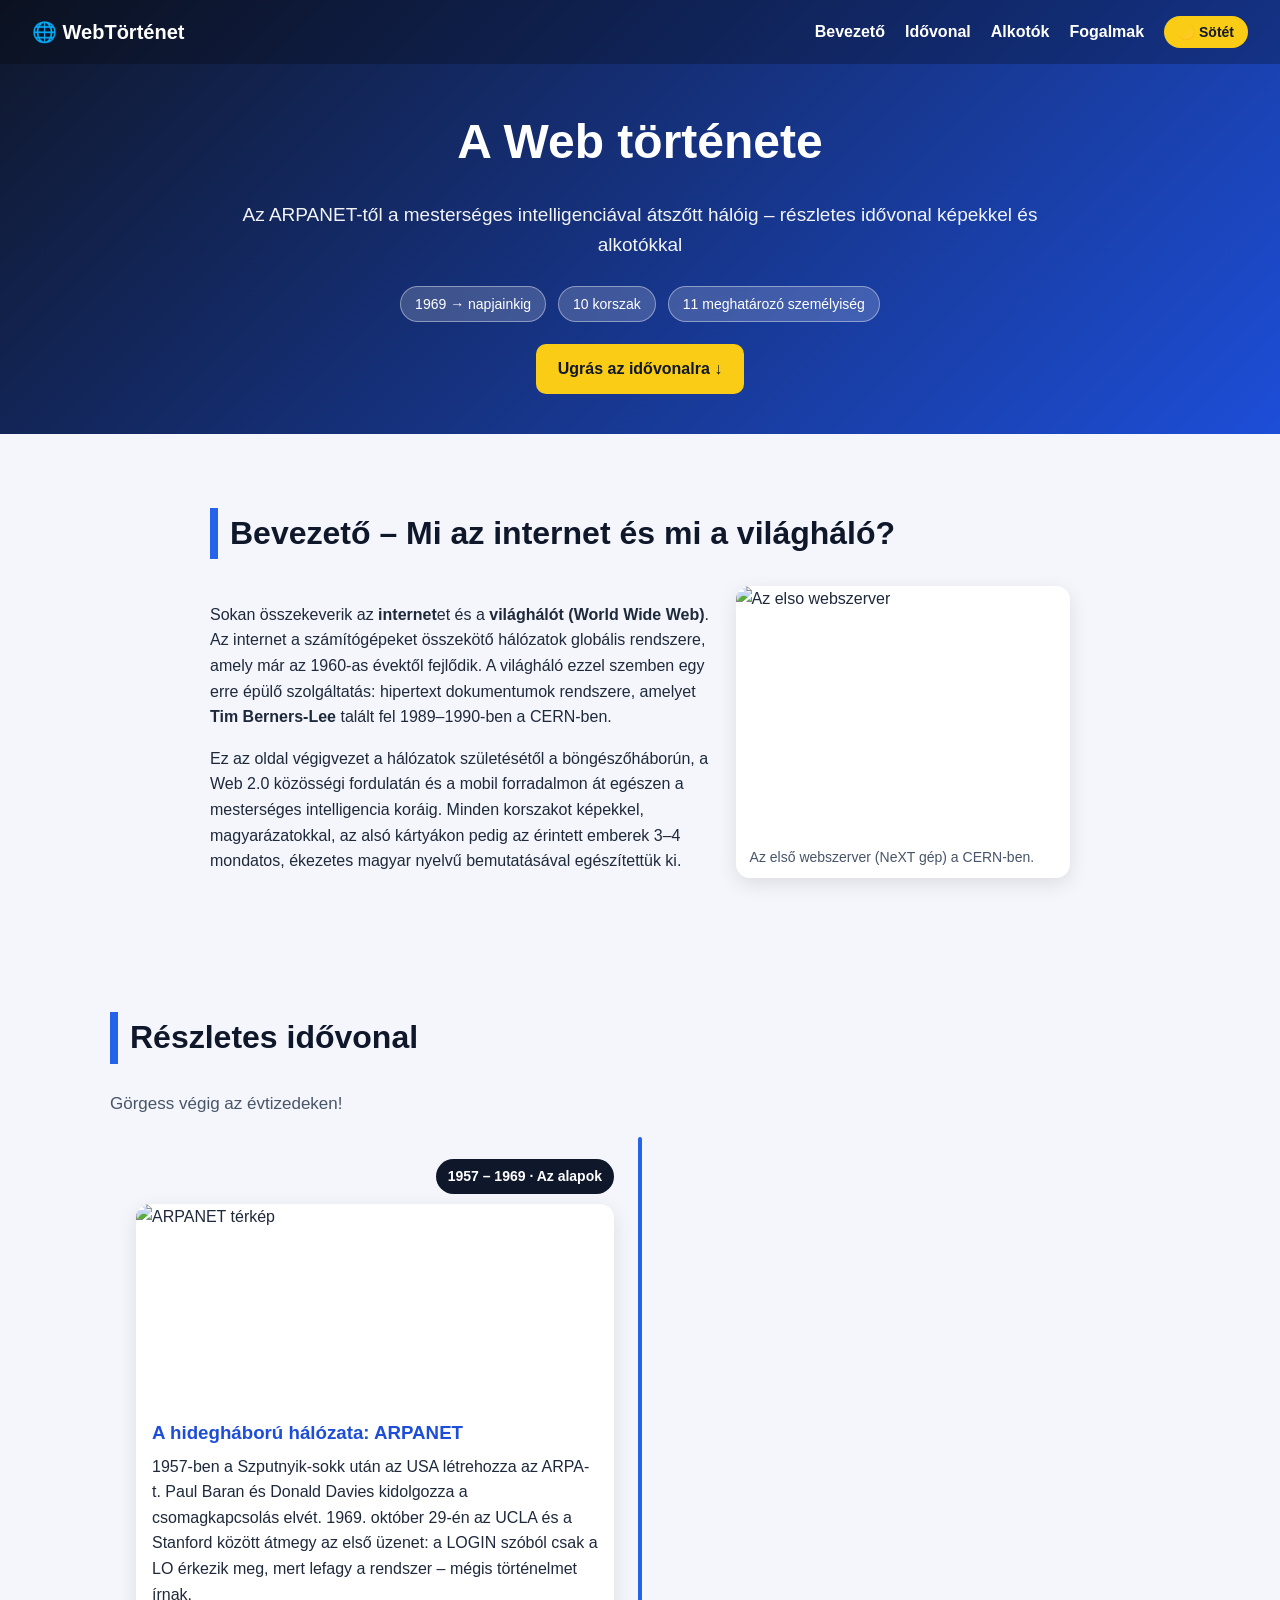
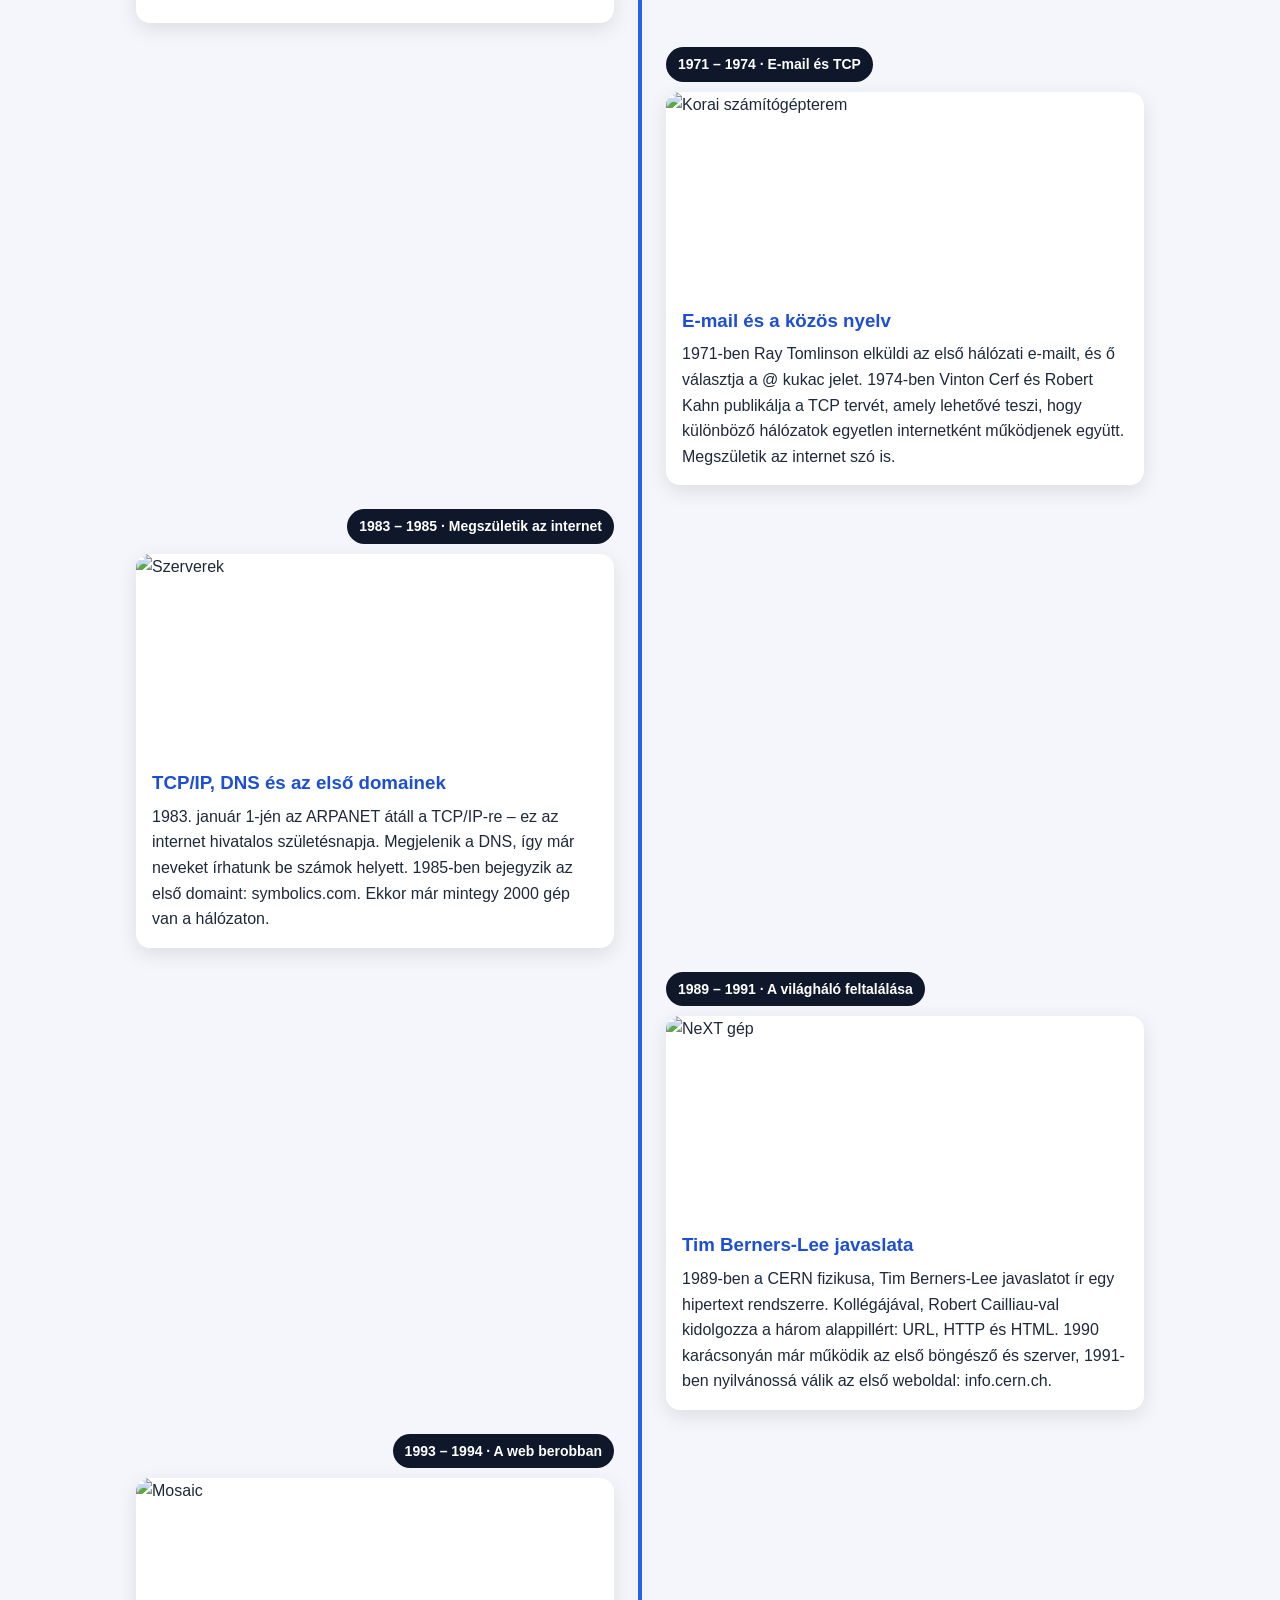
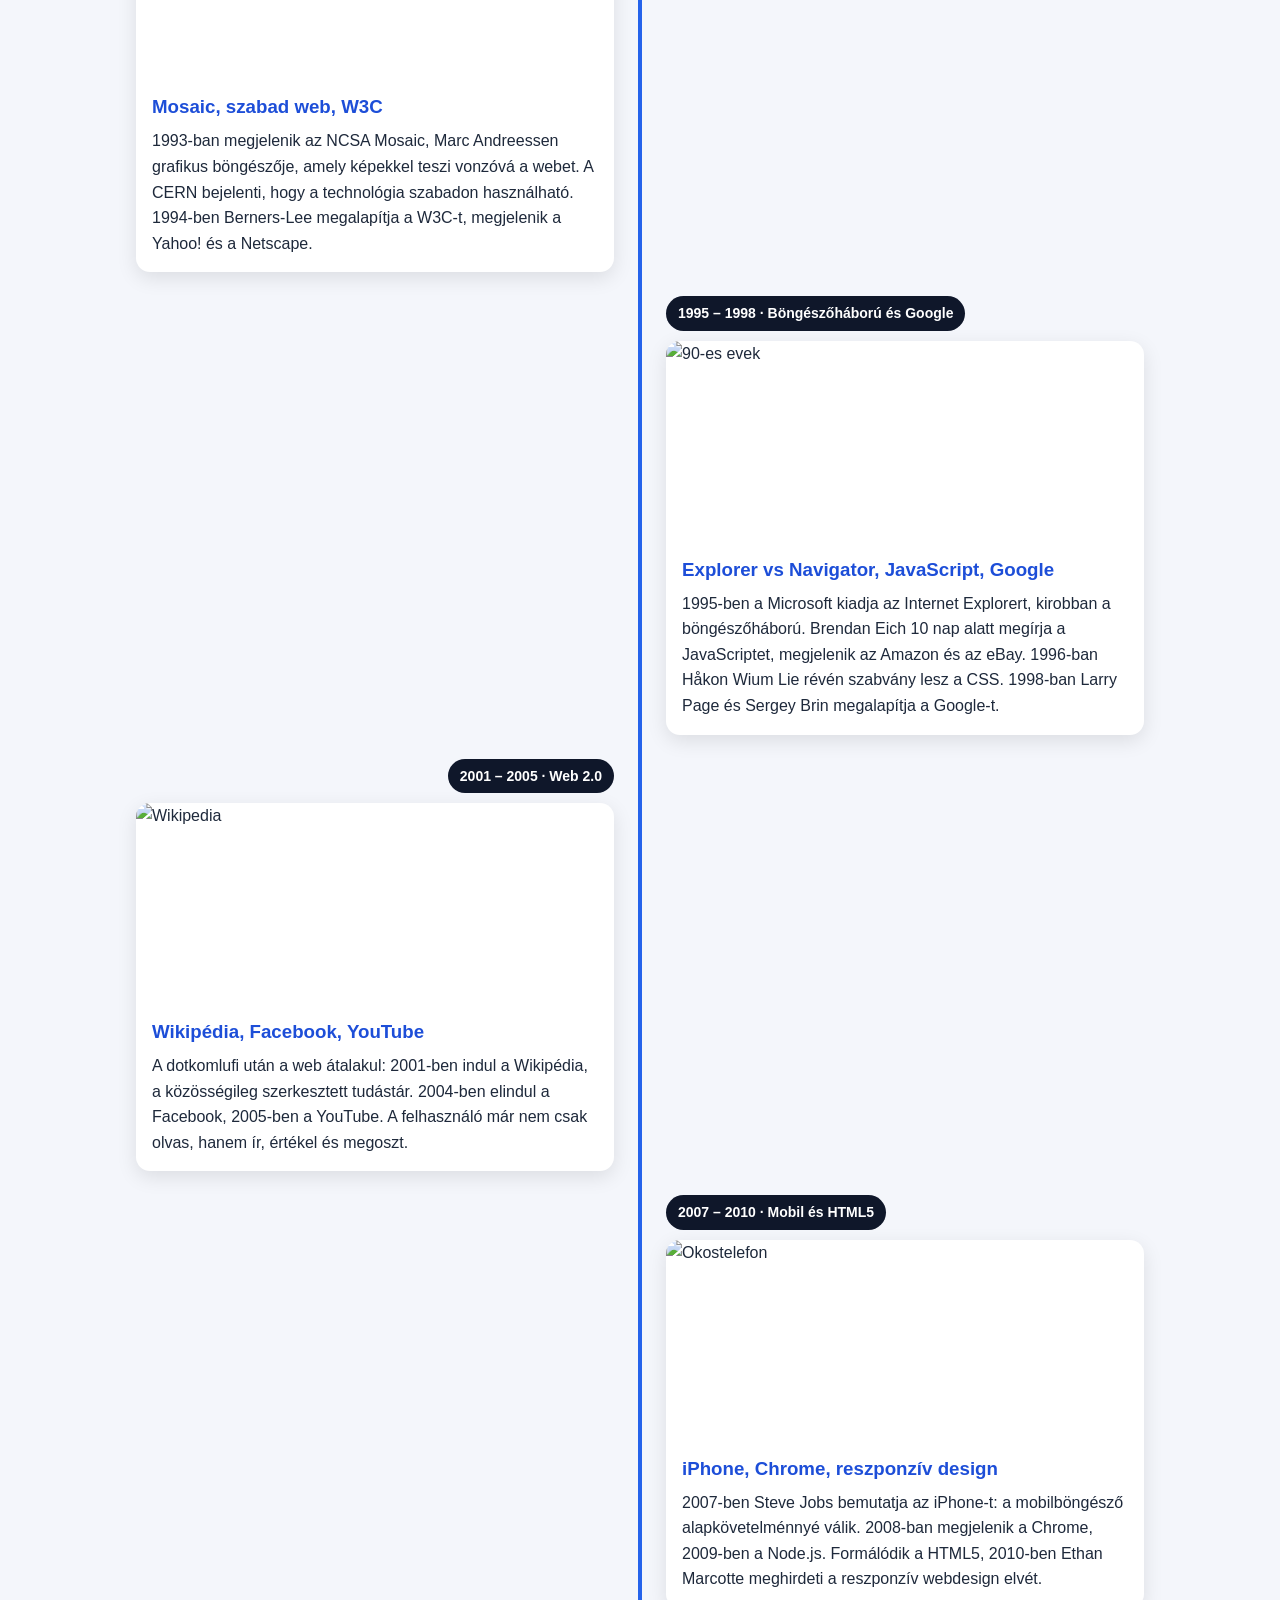
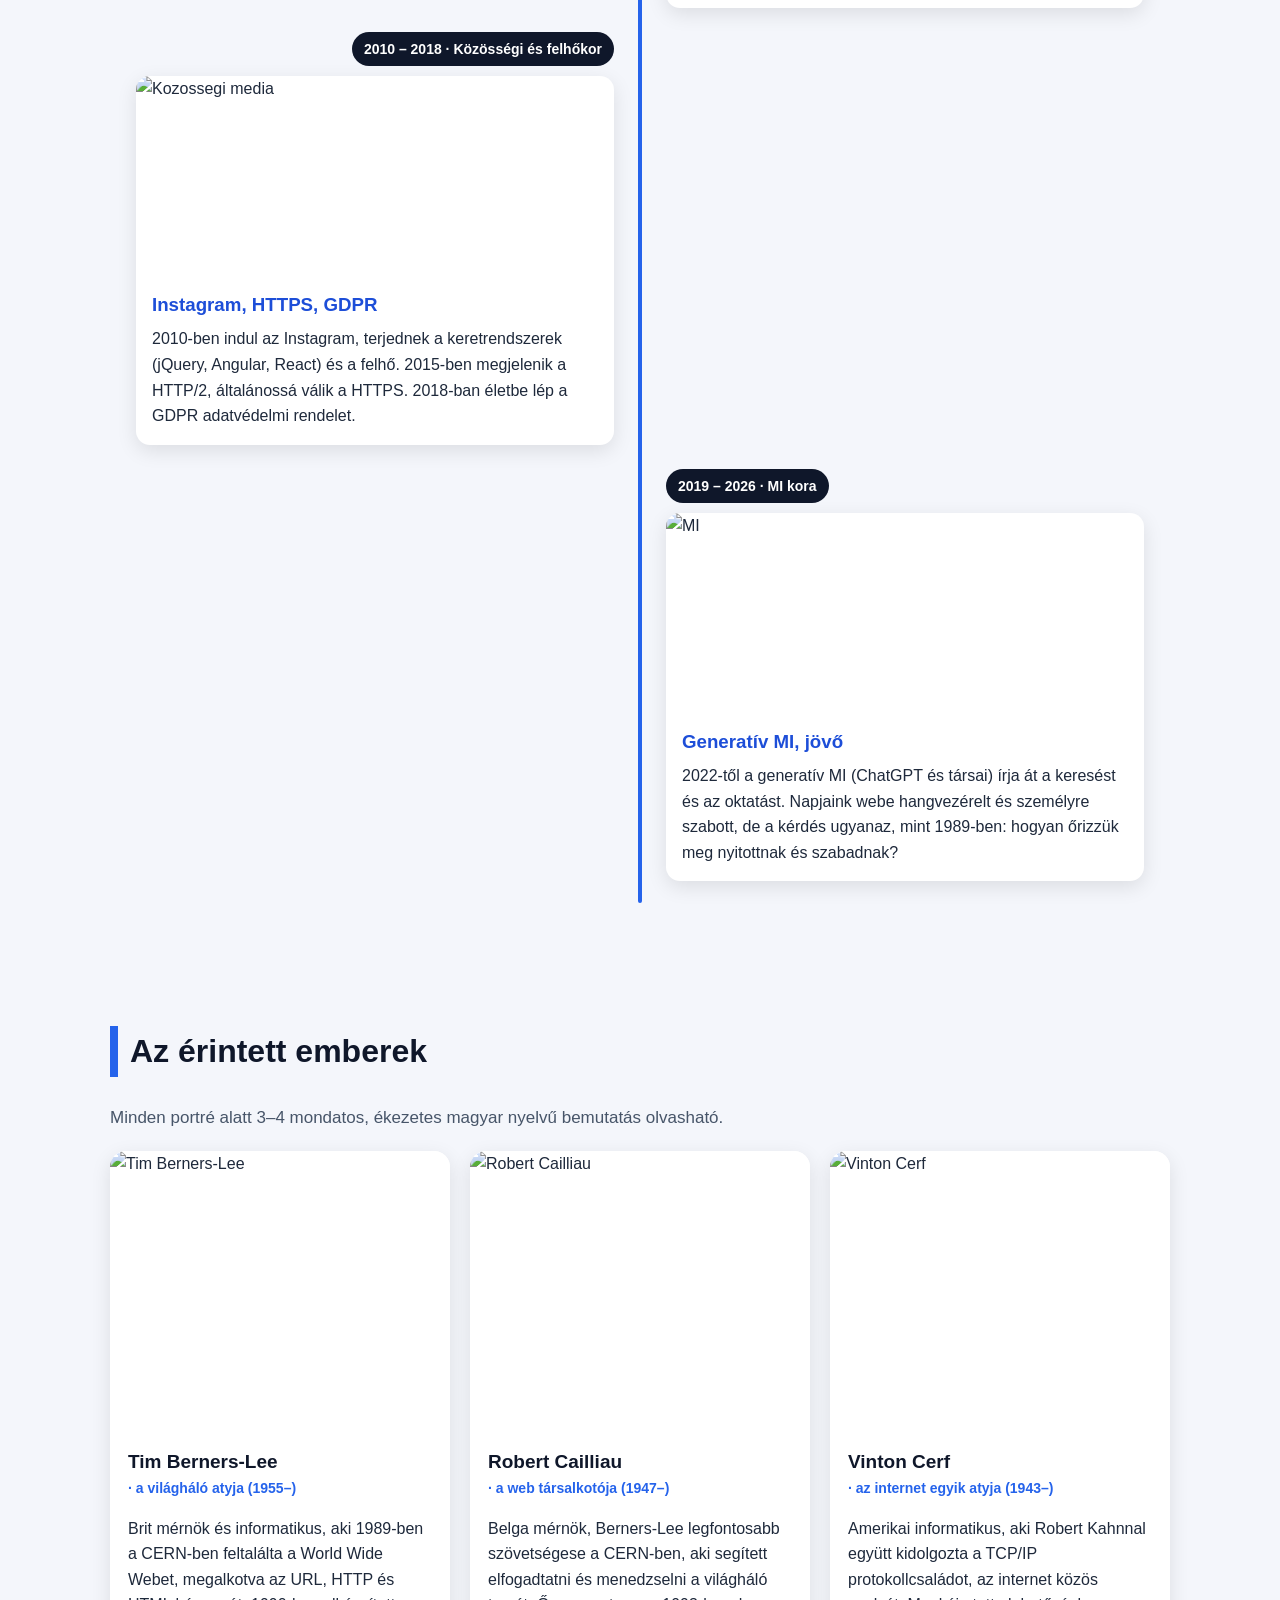
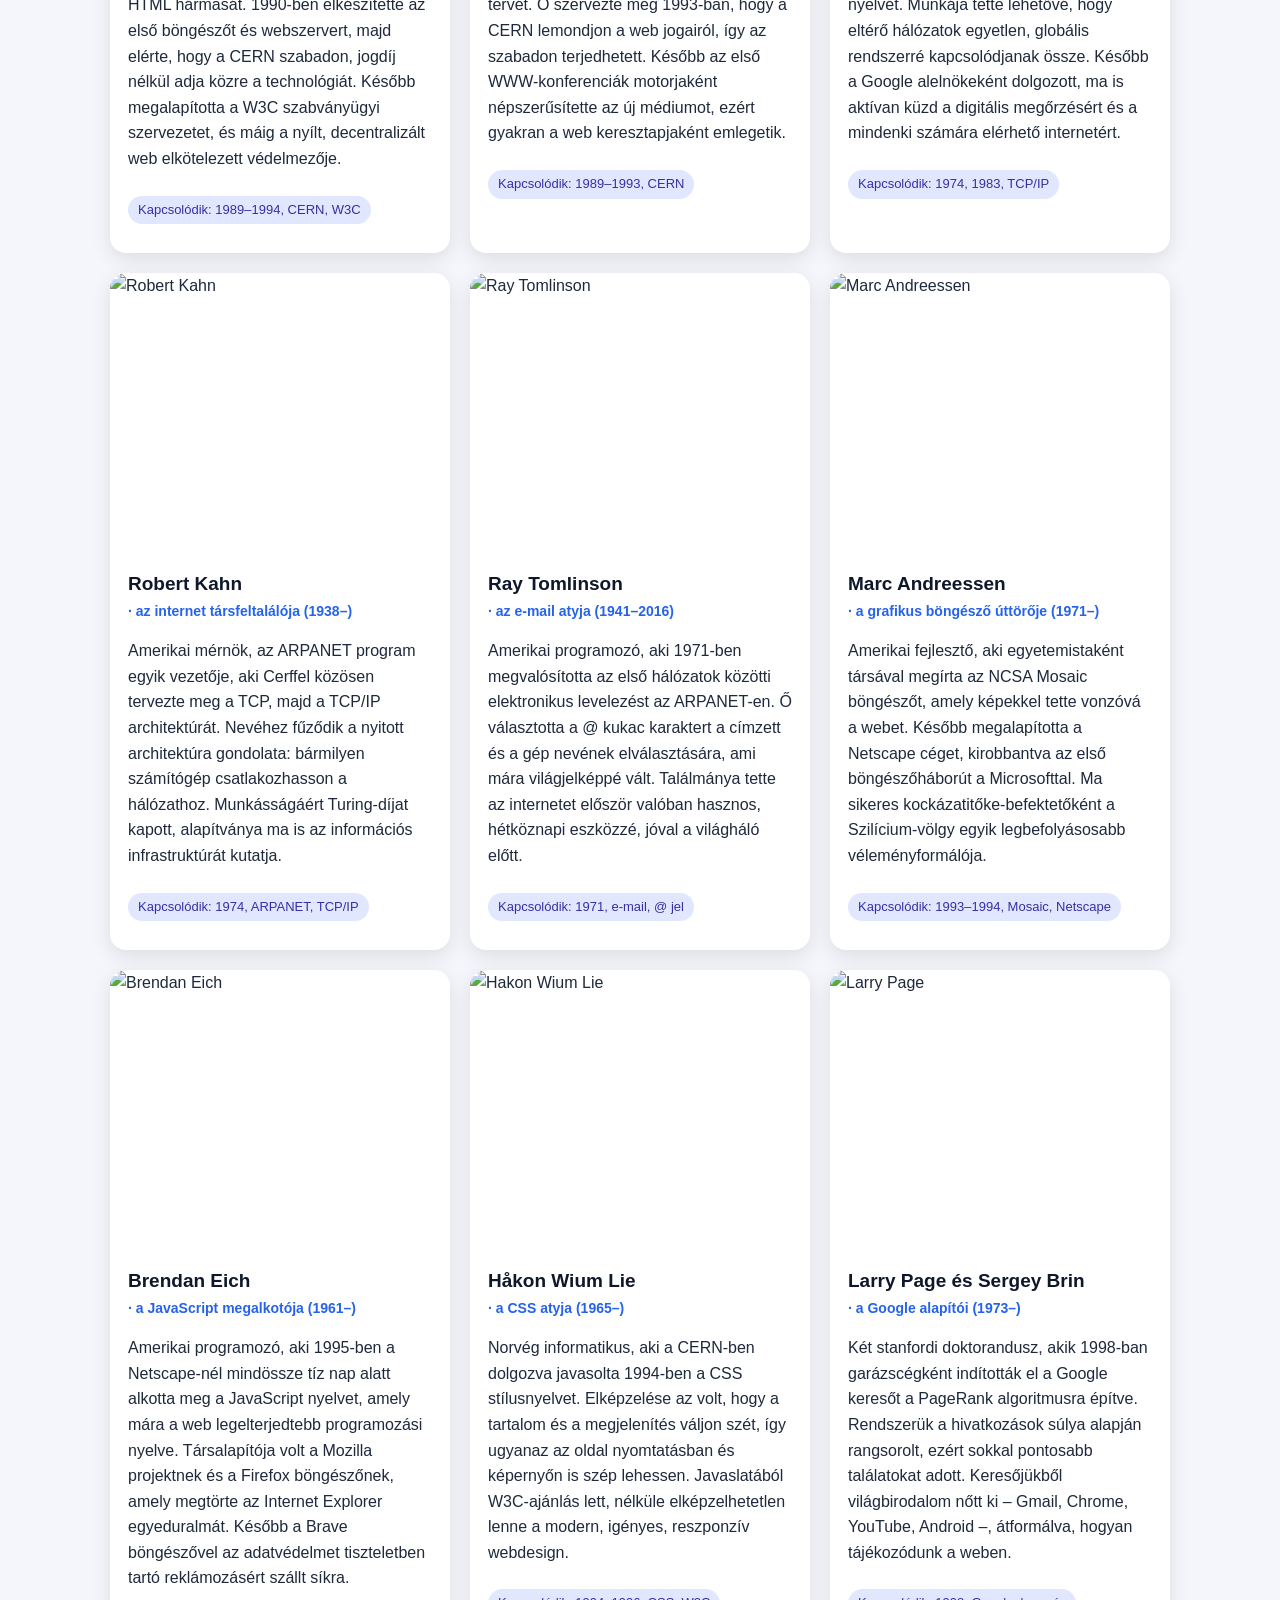
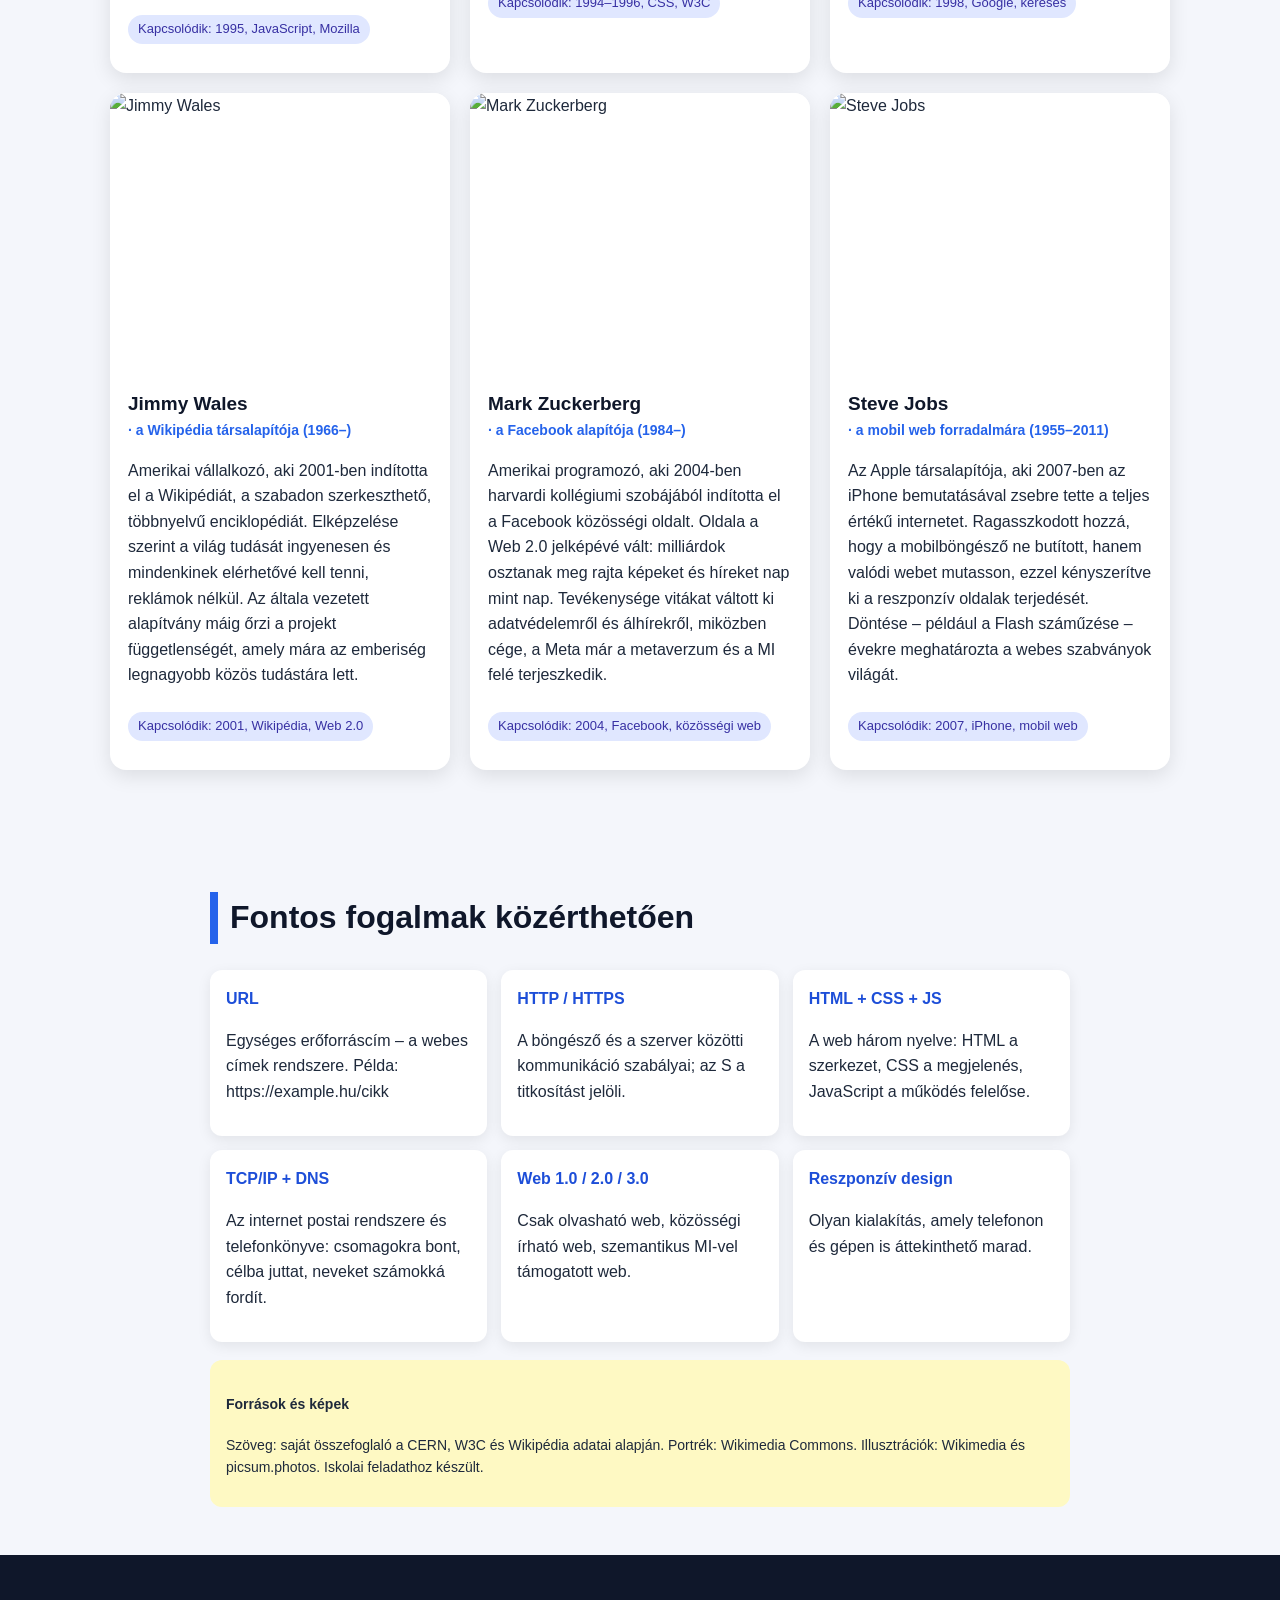
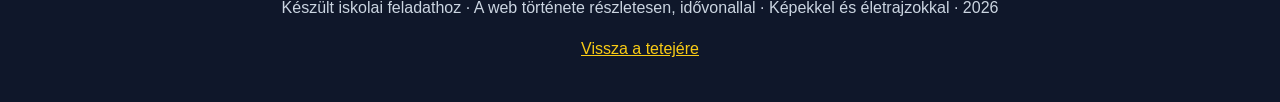
==== index.html @ da0df897 "Add files via upload" ====
<!DOCTYPE html>
<html lang="hu">
<head>
<meta charset="UTF-8">
<meta name="viewport" content="width=device-width, initial-scale=1.0">
<title>A Web története – Részletes idővonal</title>
<link rel="stylesheet" href="style.css">
</head>
<body>
<header class="hero">
<nav class="nav"><div class="logo">🌐 WebTörténet</div>
<div class="nav-links"><a href="#bevezeto">Bevezető</a><a href="#idovonal">Idővonal</a><a href="#emberek">Alkotók</a><a href="#fogalmak">Fogalmak</a><button id="theme-toggle" class="theme-toggle" aria-label="Sötét és világos mód váltása" title="Sötét / világos mód">🌙 Sötét</button></div></nav>
<div class="hero-content"><h1>A Web története</h1>
<p class="subtitle">Az ARPANET-től a mesterséges intelligenciával átszőtt hálóig – részletes idővonal képekkel és alkotókkal</p>
<div class="hero-badges"><span>1969 → napjainkig</span><span>10 korszak</span><span>11 meghatározó személyiség</span></div>
<a href="#idovonal" class="btn">Ugrás az idővonalra ↓</a></div>
</header>
<main>
<section id="bevezeto" class="section narrow">
<h2>Bevezető – Mi az internet és mi a világháló?</h2>
<div class="two-col"><div>
<p>Sokan összekeverik az <strong>internet</strong>et és a <strong>világhálót (World Wide Web)</strong>. Az internet a számítógépeket összekötő hálózatok globális rendszere, amely már az 1960-as évektől fejlődik. A világháló ezzel szemben egy erre épülő szolgáltatás: hipertext dokumentumok rendszere, amelyet <strong>Tim Berners-Lee</strong> talált fel 1989–1990-ben a CERN-ben.</p>
<p>Ez az oldal végigvezet a hálózatok születésétől a böngészőháborún, a Web 2.0 közösségi fordulatán és a mobil forradalmon át egészen a mesterséges intelligencia koráig. Minden korszakot képekkel, magyarázatokkal, az alsó kártyákon pedig az érintett emberek 3–4 mondatos, ékezetes magyar nyelvű bemutatásával egészítettük ki.</p>
</div><figure><img src="images/webszerver.svg" alt="Az elso webszerver"><figcaption>Az első webszerver (NeXT gép) a CERN-ben.</figcaption></figure></div>
</section>
<section id="idovonal" class="section">
<h2>Részletes idővonal</h2><p class="lead">Görgess végig az évtizedeken!</p><div class="timeline">
<article class="tl-item left"><div class="tl-date">1957 – 1969 · Az alapok</div><div class="tl-card"><img src="images/arpanet.svg" alt="ARPANET térkép"><h3>A hidegháború hálózata: ARPANET</h3><p>1957-ben a Szputnyik-sokk után az USA létrehozza az ARPA-t. Paul Baran és Donald Davies kidolgozza a csomagkapcsolás elvét. 1969. október 29-én az UCLA és a Stanford között átmegy az első üzenet: a LOGIN szóból csak a LO érkezik meg, mert lefagy a rendszer – mégis történelmet írnak.</p></div></article>
<article class="tl-item right"><div class="tl-date">1971 – 1974 · E-mail és TCP</div><div class="tl-card"><img src="images/email.svg" alt="Korai számítógépterem"><h3>E-mail és a közös nyelv</h3><p>1971-ben Ray Tomlinson elküldi az első hálózati e-mailt, és ő választja a @ kukac jelet. 1974-ben Vinton Cerf és Robert Kahn publikálja a TCP tervét, amely lehetővé teszi, hogy különböző hálózatok egyetlen internetként működjenek együtt. Megszületik az internet szó is.</p></div></article>
<article class="tl-item left"><div class="tl-date">1983 – 1985 · Megszületik az internet</div><div class="tl-card"><img src="images/dns.svg" alt="Szerverek"><h3>TCP/IP, DNS és az első domainek</h3><p>1983. január 1-jén az ARPANET átáll a TCP/IP-re – ez az internet hivatalos születésnapja. Megjelenik a DNS, így már neveket írhatunk be számok helyett. 1985-ben bejegyzik az első domaint: symbolics.com. Ekkor már mintegy 2000 gép van a hálózaton.</p></div></article>

<article class="tl-item right"><div class="tl-date">1989 – 1991 · A világháló feltalálása</div><div class="tl-card"><img src="images/next.svg" alt="NeXT gép"><h3>Tim Berners-Lee javaslata</h3><p>1989-ben a CERN fizikusa, Tim Berners-Lee javaslatot ír egy hipertext rendszerre. Kollégájával, Robert Cailliau-val kidolgozza a három alappillért: URL, HTTP és HTML. 1990 karácsonyán már működik az első böngésző és szerver, 1991-ben nyilvánossá válik az első weboldal: info.cern.ch.</p></div></article>
<article class="tl-item left"><div class="tl-date">1993 – 1994 · A web berobban</div><div class="tl-card"><img src="images/mosaic.svg" alt="Mosaic"><h3>Mosaic, szabad web, W3C</h3><p>1993-ban megjelenik az NCSA Mosaic, Marc Andreessen grafikus böngészője, amely képekkel teszi vonzóvá a webet. A CERN bejelenti, hogy a technológia szabadon használható. 1994-ben Berners-Lee megalapítja a W3C-t, megjelenik a Yahoo! és a Netscape.</p></div></article>
<article class="tl-item right"><div class="tl-date">1995 – 1998 · Böngészőháború és Google</div><div class="tl-card"><img src="images/bongeszo.svg" alt="90-es evek"><h3>Explorer vs Navigator, JavaScript, Google</h3><p>1995-ben a Microsoft kiadja az Internet Explorert, kirobban a böngészőháború. Brendan Eich 10 nap alatt megírja a JavaScriptet, megjelenik az Amazon és az eBay. 1996-ban Håkon Wium Lie révén szabvány lesz a CSS. 1998-ban Larry Page és Sergey Brin megalapítja a Google-t.</p></div></article>
<article class="tl-item left"><div class="tl-date">2001 – 2005 · Web 2.0</div><div class="tl-card"><img src="images/wikipedia2.svg" alt="Wikipedia"><h3>Wikipédia, Facebook, YouTube</h3><p>A dotkomlufi után a web átalakul: 2001-ben indul a Wikipédia, a közösségileg szerkesztett tudástár. 2004-ben elindul a Facebook, 2005-ben a YouTube. A felhasználó már nem csak olvas, hanem ír, értékel és megoszt.</p></div></article>
<article class="tl-item right"><div class="tl-date">2007 – 2010 · Mobil és HTML5</div><div class="tl-card"><img src="images/iphone.svg" alt="Okostelefon"><h3>iPhone, Chrome, reszponzív design</h3><p>2007-ben Steve Jobs bemutatja az iPhone-t: a mobilböngésző alapkövetelménnyé válik. 2008-ban megjelenik a Chrome, 2009-ben a Node.js. Formálódik a HTML5, 2010-ben Ethan Marcotte meghirdeti a reszponzív webdesign elvét.</p></div></article>
<article class="tl-item left"><div class="tl-date">2010 – 2018 · Közösségi és felhőkor</div><div class="tl-card"><img src="images/kozosseg.svg" alt="Kozossegi media"><h3>Instagram, HTTPS, GDPR</h3><p>2010-ben indul az Instagram, terjednek a keretrendszerek (jQuery, Angular, React) és a felhő. 2015-ben megjelenik a HTTP/2, általánossá válik a HTTPS. 2018-ban életbe lép a GDPR adatvédelmi rendelet.</p></div></article>
<article class="tl-item right"><div class="tl-date">2019 – 2026 · MI kora</div><div class="tl-card"><img src="images/mi.svg" alt="MI"><h3>Generatív MI, jövő</h3><p>2022-től a generatív MI (ChatGPT és társai) írja át a keresést és az oktatást. Napjaink webe hangvezérelt és személyre szabott, de a kérdés ugyanaz, mint 1989-ben: hogyan őrizzük meg nyitottnak és szabadnak?</p></div></article>
</div></section>
<section id="emberek" class="section"><h2>Az érintett emberek</h2><p class="lead">Minden portré alatt 3–4 mondatos, ékezetes magyar nyelvű bemutatás olvasható.</p><div class="cards">
<article class="card"><img src="images/tim-berners-lee.jpg" alt="Tim Berners-Lee"><div class="card-body"><h3>Tim Berners-Lee <span>· a világháló atyja (1955–)</span></h3><p>Brit mérnök és informatikus, aki 1989-ben a CERN-ben feltalálta a World Wide Webet, megalkotva az URL, HTTP és HTML hármasát. 1990-ben elkészítette az első böngészőt és webszervert, majd elérte, hogy a CERN szabadon, jogdíj nélkül adja közre a technológiát. Később megalapította a W3C szabványügyi szervezetet, és máig a nyílt, decentralizált web elkötelezett védelmezője.</p><p class="tag">Kapcsolódik: 1989–1994, CERN, W3C</p></div></article>
<article class="card"><img src="images/robert-cailliau2.jpg" alt="Robert Cailliau"><div class="card-body"><h3>Robert Cailliau <span>· a web társalkotója (1947–)</span></h3><p>Belga mérnök, Berners-Lee legfontosabb szövetségese a CERN-ben, aki segített elfogadtatni és menedzselni a világháló tervét. Ő szervezte meg 1993-ban, hogy a CERN lemondjon a web jogairól, így az szabadon terjedhetett. Később az első WWW-konferenciák motorjaként népszerűsítette az új médiumot, ezért gyakran a web keresztapjaként emlegetik.</p><p class="tag">Kapcsolódik: 1989–1993, CERN</p></div></article>
<article class="card"><img src="images/vinton-cerf.jpg" alt="Vinton Cerf"><div class="card-body"><h3>Vinton Cerf <span>· az internet egyik atyja (1943–)</span></h3><p>Amerikai informatikus, aki Robert Kahnnal együtt kidolgozta a TCP/IP protokollcsaládot, az internet közös nyelvét. Munkája tette lehetővé, hogy eltérő hálózatok egyetlen, globális rendszerré kapcsolódjanak össze. Később a Google alelnökeként dolgozott, ma is aktívan küzd a digitális megőrzésért és a mindenki számára elérhető internetért.</p><p class="tag">Kapcsolódik: 1974, 1983, TCP/IP</p></div></article>
<article class="card"><img src="images/robert-kahn.jpg" alt="Robert Kahn"><div class="card-body"><h3>Robert Kahn <span>· az internet társfeltalálója (1938–)</span></h3><p>Amerikai mérnök, az ARPANET program egyik vezetője, aki Cerffel közösen tervezte meg a TCP, majd a TCP/IP architektúrát. Nevéhez fűződik a nyitott architektúra gondolata: bármilyen számítógép csatlakozhasson a hálózathoz. Munkásságáért Turing-díjat kapott, alapítványa ma is az információs infrastruktúrát kutatja.</p><p class="tag">Kapcsolódik: 1974, ARPANET, TCP/IP</p></div></article>
<article class="card"><img src="images/ray-tomlinson.jpg" alt="Ray Tomlinson"><div class="card-body"><h3>Ray Tomlinson <span>· az e-mail atyja (1941–2016)</span></h3><p>Amerikai programozó, aki 1971-ben megvalósította az első hálózatok közötti elektronikus levelezést az ARPANET-en. Ő választotta a @ kukac karaktert a címzett és a gép nevének elválasztására, ami mára világjelképpé vált. Találmánya tette az internetet először valóban hasznos, hétköznapi eszközzé, jóval a világháló előtt.</p><p class="tag">Kapcsolódik: 1971, e-mail, @ jel</p></div></article>
<article class="card"><img src="images/marc-andreessen.jpg" alt="Marc Andreessen"><div class="card-body"><h3>Marc Andreessen <span>· a grafikus böngésző úttörője (1971–)</span></h3><p>Amerikai fejlesztő, aki egyetemistaként társával megírta az NCSA Mosaic böngészőt, amely képekkel tette vonzóvá a webet. Később megalapította a Netscape céget, kirobbantva az első böngészőháborút a Microsofttal. Ma sikeres kockázatitőke-befektetőként a Szilícium-völgy egyik legbefolyásosabb véleményformálója.</p><p class="tag">Kapcsolódik: 1993–1994, Mosaic, Netscape</p></div></article>
<article class="card"><img src="images/brendan-eich.jpg" alt="Brendan Eich"><div class="card-body"><h3>Brendan Eich <span>· a JavaScript megalkotója (1961–)</span></h3><p>Amerikai programozó, aki 1995-ben a Netscape-nél mindössze tíz nap alatt alkotta meg a JavaScript nyelvet, amely mára a web legelterjedtebb programozási nyelve. Társalapítója volt a Mozilla projektnek és a Firefox böngészőnek, amely megtörte az Internet Explorer egyeduralmát. Később a Brave böngészővel az adatvédelmet tiszteletben tartó reklámozásért szállt síkra.</p><p class="tag">Kapcsolódik: 1995, JavaScript, Mozilla</p></div></article>
<article class="card"><img src="images/hakon-wium-lie.jpg" alt="Hakon Wium Lie"><div class="card-body"><h3>Håkon Wium Lie <span>· a CSS atyja (1965–)</span></h3><p>Norvég informatikus, aki a CERN-ben dolgozva javasolta 1994-ben a CSS stílusnyelvet. Elképzelése az volt, hogy a tartalom és a megjelenítés váljon szét, így ugyanaz az oldal nyomtatásban és képernyőn is szép lehessen. Javaslatából W3C-ajánlás lett, nélküle elképzelhetetlen lenne a modern, igényes, reszponzív webdesign.</p><p class="tag">Kapcsolódik: 1994–1996, CSS, W3C</p></div></article>
<article class="card"><img src="images/larry-page-sergey-brin.png" alt="Larry Page"><div class="card-body"><h3>Larry Page és Sergey Brin <span>· a Google alapítói (1973–)</span></h3><p>Két stanfordi doktorandusz, akik 1998-ban garázscégként indították el a Google keresőt a PageRank algoritmusra építve. Rendszerük a hivatkozások súlya alapján rangsorolt, ezért sokkal pontosabb találatokat adott. Keresőjükből világbirodalom nőtt ki – Gmail, Chrome, YouTube, Android –, átformálva, hogyan tájékozódunk a weben.</p><p class="tag">Kapcsolódik: 1998, Google, keresés</p></div></article>
<article class="card"><img src="images/jimmy-wales.jpg" alt="Jimmy Wales"><div class="card-body"><h3>Jimmy Wales <span>· a Wikipédia társalapítója (1966–)</span></h3><p>Amerikai vállalkozó, aki 2001-ben indította el a Wikipédiát, a szabadon szerkeszthető, többnyelvű enciklopédiát. Elképzelése szerint a világ tudását ingyenesen és mindenkinek elérhetővé kell tenni, reklámok nélkül. Az általa vezetett alapítvány máig őrzi a projekt függetlenségét, amely mára az emberiség legnagyobb közös tudástára lett.</p><p class="tag">Kapcsolódik: 2001, Wikipédia, Web 2.0</p></div></article>
<article class="card"><img src="images/mark-zuckerberg.jpg" alt="Mark Zuckerberg"><div class="card-body"><h3>Mark Zuckerberg <span>· a Facebook alapítója (1984–)</span></h3><p>Amerikai programozó, aki 2004-ben harvardi kollégiumi szobájából indította el a Facebook közösségi oldalt. Oldala a Web 2.0 jelképévé vált: milliárdok osztanak meg rajta képeket és híreket nap mint nap. Tevékenysége vitákat váltott ki adatvédelemről és álhírekről, miközben cége, a Meta már a metaverzum és a MI felé terjeszkedik.</p><p class="tag">Kapcsolódik: 2004, Facebook, közösségi web</p></div></article>
<article class="card"><img src="images/steve-jobs.jpg" alt="Steve Jobs"><div class="card-body"><h3>Steve Jobs <span>· a mobil web forradalmára (1955–2011)</span></h3><p>Az Apple társalapítója, aki 2007-ben az iPhone bemutatásával zsebre tette a teljes értékű internetet. Ragasszkodott hozzá, hogy a mobilböngésző ne butított, hanem valódi webet mutasson, ezzel kényszerítve ki a reszponzív oldalak terjedését. Döntése – például a Flash száműzése – évekre meghatározta a webes szabványok világát.</p><p class="tag">Kapcsolódik: 2007, iPhone, mobil web</p></div></article>

</div></section>
<section id="fogalmak" class="section narrow"><h2>Fontos fogalmak közérthetően</h2><div class="grid3"><div class="mini"><h4>URL</h4><p>Egységes erőforráscím – a webes címek rendszere. Példa: https://example.hu/cikk</p></div><div class="mini"><h4>HTTP / HTTPS</h4><p>A böngésző és a szerver közötti kommunikáció szabályai; az S a titkosítást jelöli.</p></div><div class="mini"><h4>HTML + CSS + JS</h4><p>A web három nyelve: HTML a szerkezet, CSS a megjelenés, JavaScript a működés felelőse.</p></div><div class="mini"><h4>TCP/IP + DNS</h4><p>Az internet postai rendszere és telefonkönyve: csomagokra bont, célba juttat, neveket számokká fordít.</p></div><div class="mini"><h4>Web 1.0 / 2.0 / 3.0</h4><p>Csak olvasható web, közösségi írható web, szemantikus MI-vel támogatott web.</p></div><div class="mini"><h4>Reszponzív design</h4><p>Olyan kialakítás, amely telefonon és gépen is áttekinthető marad.</p></div></div><div class="forras"><h4>Források és képek</h4><p>Szöveg: saját összefoglaló a CERN, W3C és Wikipédia adatai alapján. Portrék: Wikimedia Commons. Illusztrációk: Wikimedia és picsum.photos. Iskolai feladathoz készült.</p></div></section></main><footer><p>Készült iskolai feladathoz · A web története részletesen, idővonallal · Képekkel és életrajzokkal · 2026</p><p><a href="#bevezeto">Vissza a tetejére</a></p></footer>
<script>
(function () {
  var KEY = 'webtortenet-theme';
  var btn = document.getElementById('theme-toggle');
  function apply(theme) {
    document.documentElement.setAttribute('data-theme', theme);
    try { localStorage.setItem(KEY, theme); } catch (e) {}
    if (btn) btn.textContent = theme === 'dark' ? '☀️ Világos' : '🌙 Sötét';
  }
  var saved = null;
  try { saved = localStorage.getItem(KEY); } catch (e) {}
  if (saved !== 'dark' && saved !== 'light') {
    saved = (window.matchMedia && window.matchMedia('(prefers-color-scheme: dark)').matches) ? 'dark' : 'light';
  }
  apply(saved);
  if (btn) btn.addEventListener('click', function () {
    var cur = document.documentElement.getAttribute('data-theme') === 'dark' ? 'light' : 'dark';
    apply(cur);
  });
})();
</script></body></html>
---- style.css ----
:root{--bg:#f4f6fb;--text:#1e293b;--card:#ffffff;--muted:#475569;--heading:#0f172a;--accent:#2563eb;--accent-dark:#1d4ed8;--tag-bg:#e0e7ff;--tag-text:#3730a3;--info-bg:#fef9c3;--shadow:0 6px 20px rgba(0,0,0,.1)}
html[data-theme="dark"]{--bg:#0b1220;--text:#dbe4f3;--card:#141f35;--muted:#9fb0c9;--heading:#f1f5f9;--accent:#7aa5ff;--accent-dark:#9dbdff;--tag-bg:#2a3a63;--tag-text:#dbe4ff;--info-bg:#3a3413;--shadow:0 6px 20px rgba(0,0,0,.5)}
*{box-sizing:border-box}body{margin:0;font-family:Segoe UI,Arial,sans-serif;background:var(--bg);color:var(--text);line-height:1.6;transition:background .3s,color .3s}
.hero{background:linear-gradient(135deg,#0f172a,#1d4ed8);color:#fff;padding:0 0 40px}
.nav{display:flex;justify-content:space-between;align-items:center;padding:16px 32px;background:rgba(0,0,0,.25)}
.logo{font-weight:800;font-size:20px}.nav-links{display:flex;align-items:center;flex-wrap:wrap;gap:4px}.nav-links a{color:#fff;margin-left:16px;text-decoration:none;font-weight:600}.nav-links a:hover{text-decoration:underline}
.theme-toggle{margin-left:16px;background:#facc15;color:#111827;border:none;font-weight:800;padding:8px 14px;border-radius:999px;cursor:pointer;font-size:14px}
.theme-toggle:hover{filter:brightness(1.08)}
html[data-theme="dark"] .theme-toggle{background:#e2e8f0;color:#0f172a}
.hero-content{max-width:900px;margin:40px auto 0;padding:0 20px;text-align:center}
.hero h1{font-size:48px;margin:0}.subtitle{font-size:19px;opacity:.95}
.hero-badges span{display:inline-block;background:rgba(255,255,255,.18);border:1px solid rgba(255,255,255,.4);padding:6px 14px;border-radius:999px;margin:6px;font-size:14px}
.btn{display:inline-block;margin-top:16px;background:#facc15;color:#111827;font-weight:800;padding:12px 22px;border-radius:10px;text-decoration:none}
.section{max-width:1100px;margin:0 auto;padding:48px 20px}.narrow{max-width:900px}
h2{font-size:32px;color:var(--heading);border-left:8px solid var(--accent);padding-left:12px}.lead{color:var(--muted);font-size:17px}
.two-col{display:grid;grid-template-columns:1.2fr .8fr;gap:24px;align-items:start}
figure{margin:0;background:var(--card);border-radius:14px;overflow:hidden;box-shadow:var(--shadow)}
figure img,
.tl-card img {width: 100%;height: 250px;display: block;object-fit: cover;object-position: center top;}
figcaption{padding:10px 14px;font-size:14px;color:var(--muted)}
.timeline{position:relative;margin-top:20px;padding:10px 0 10px}
.timeline::before{content:"";position:absolute;left:50%;top:0;bottom:0;width:4px;background:#2563eb;transform:translateX(-50%);border-radius:4px}
.tl-item{position:relative;width:50%;padding:12px 26px}
.tl-item.left{left:0;text-align:right}.tl-item.right{left:50%;text-align:left}
.tl-date{display:inline-block;background:#0f172a;color:#fff;font-weight:700;font-size:14px;padding:6px 12px;border-radius:999px;margin-bottom:10px}
.tl-card{background:var(--card);border-radius:14px;overflow:hidden;box-shadow:var(--shadow);text-align:left}
.tl-card h3{margin:14px 16px 6px;color:var(--accent-dark)}.tl-card p{margin:0 16px 16px;color:var(--text)}
.tl-card img{height:200px}
.cards{display:grid;grid-template-columns:repeat(auto-fill,minmax(320px,1fr));gap:20px;margin-top:20px}
.card{background:var(--card);border-radius:16px;overflow:hidden;box-shadow:var(--shadow);display:flex;flex-direction:column}
.card img{width:100%;height:280px;display:block;object-fit:contain;object-position:center top;background:var(--card)}.card-body{padding:16px 18px}.card-body h3{margin:0 0 8px;font-size:19px;color:var(--heading)}
.card-body h3 span{display:block;font-size:14px;color:var(--accent);font-weight:600}.tag{font-size:13px;background:var(--tag-bg);color:var(--tag-text);display:inline-block;padding:4px 10px;border-radius:999px;margin-top:8px}
.grid3{display:grid;grid-template-columns:repeat(auto-fill,minmax(240px,1fr));gap:14px}
.mini{background:var(--card);color:var(--text);padding:16px;border-radius:12px;box-shadow:0 4px 14px rgba(0,0,0,.08)}
.mini h4{margin:0 0 6px;color:var(--accent-dark)}.forras{margin-top:18px;background:var(--info-bg);color:var(--text);padding:14px 16px;border-radius:12px;font-size:14px}
footer{background:#0f172a;color:#cbd5e1;text-align:center;padding:24px 16px}footer a{color:#facc15}
@media(max-width:800px){.timeline::before{left:10px}.tl-item{width:100%;left:0!important;padding-left:32px;text-align:left}.two-col{grid-template-columns:1fr}.hero h1{font-size:34px}}
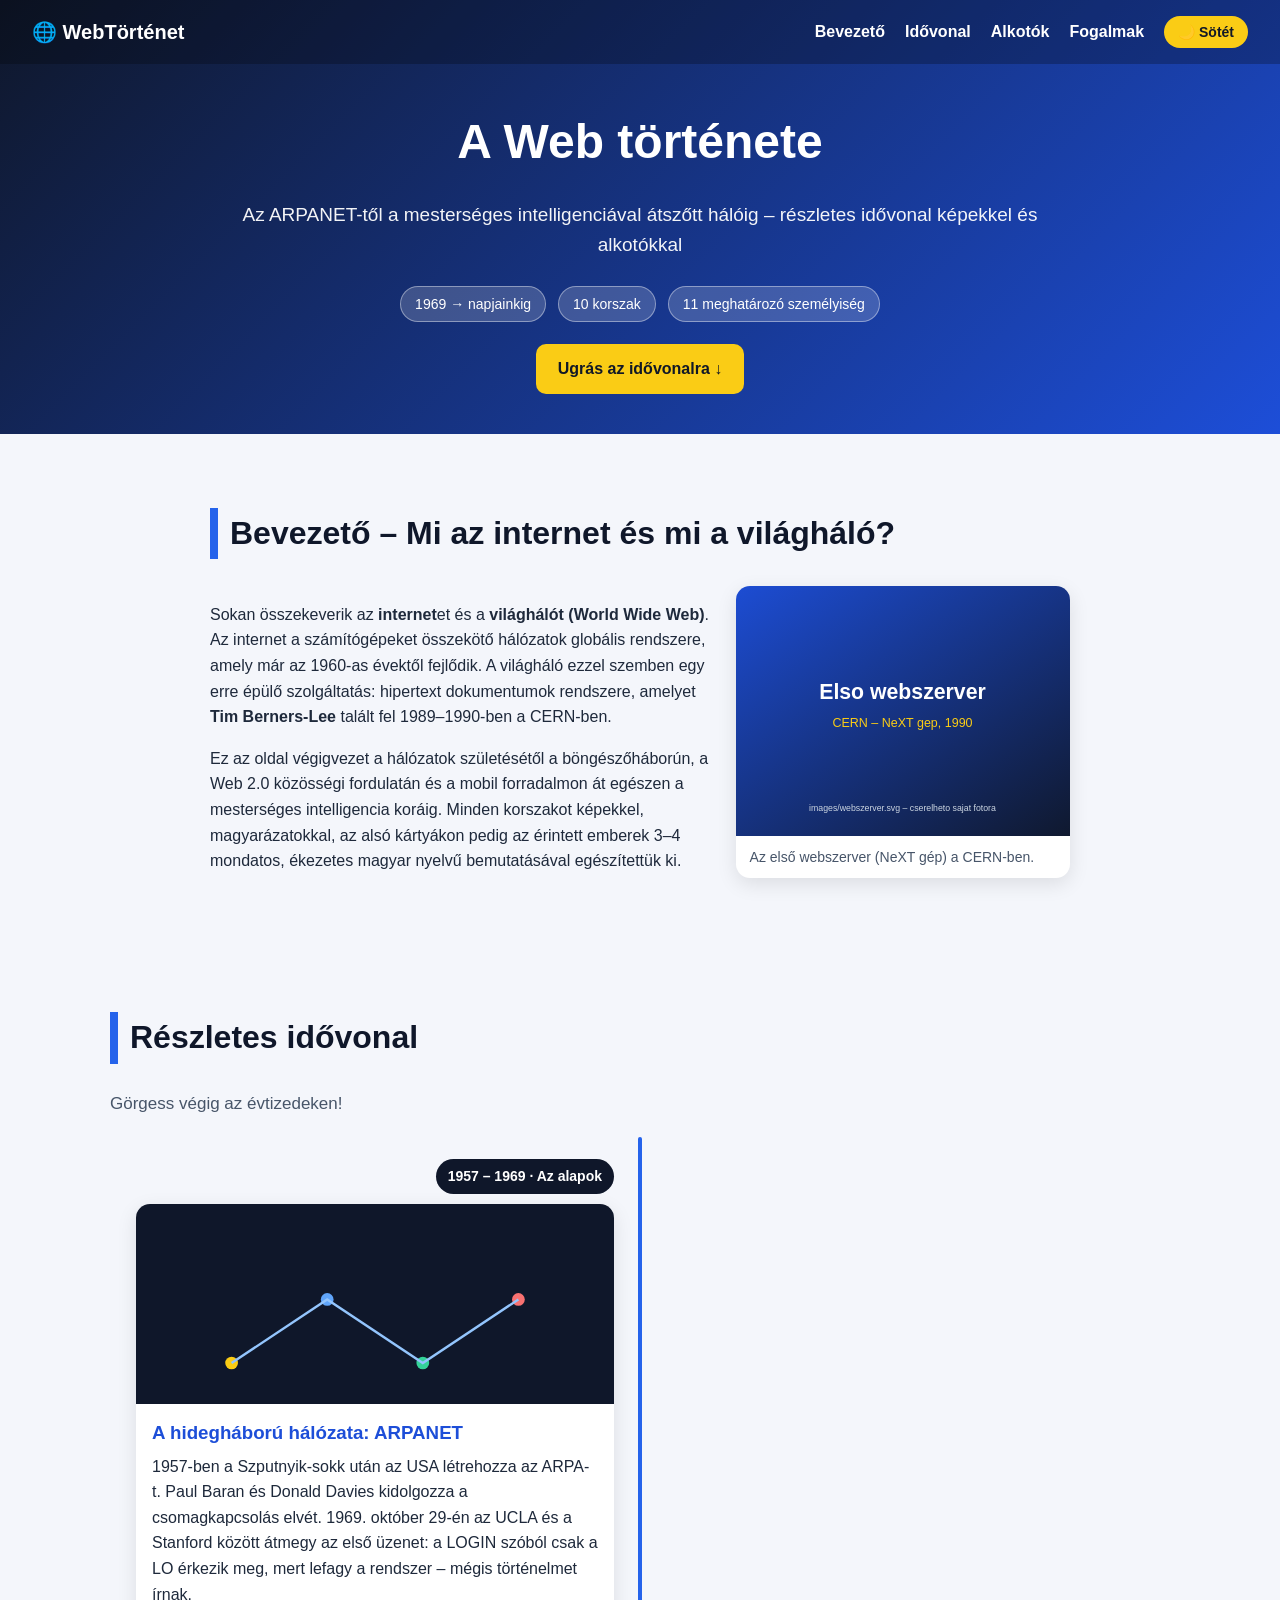
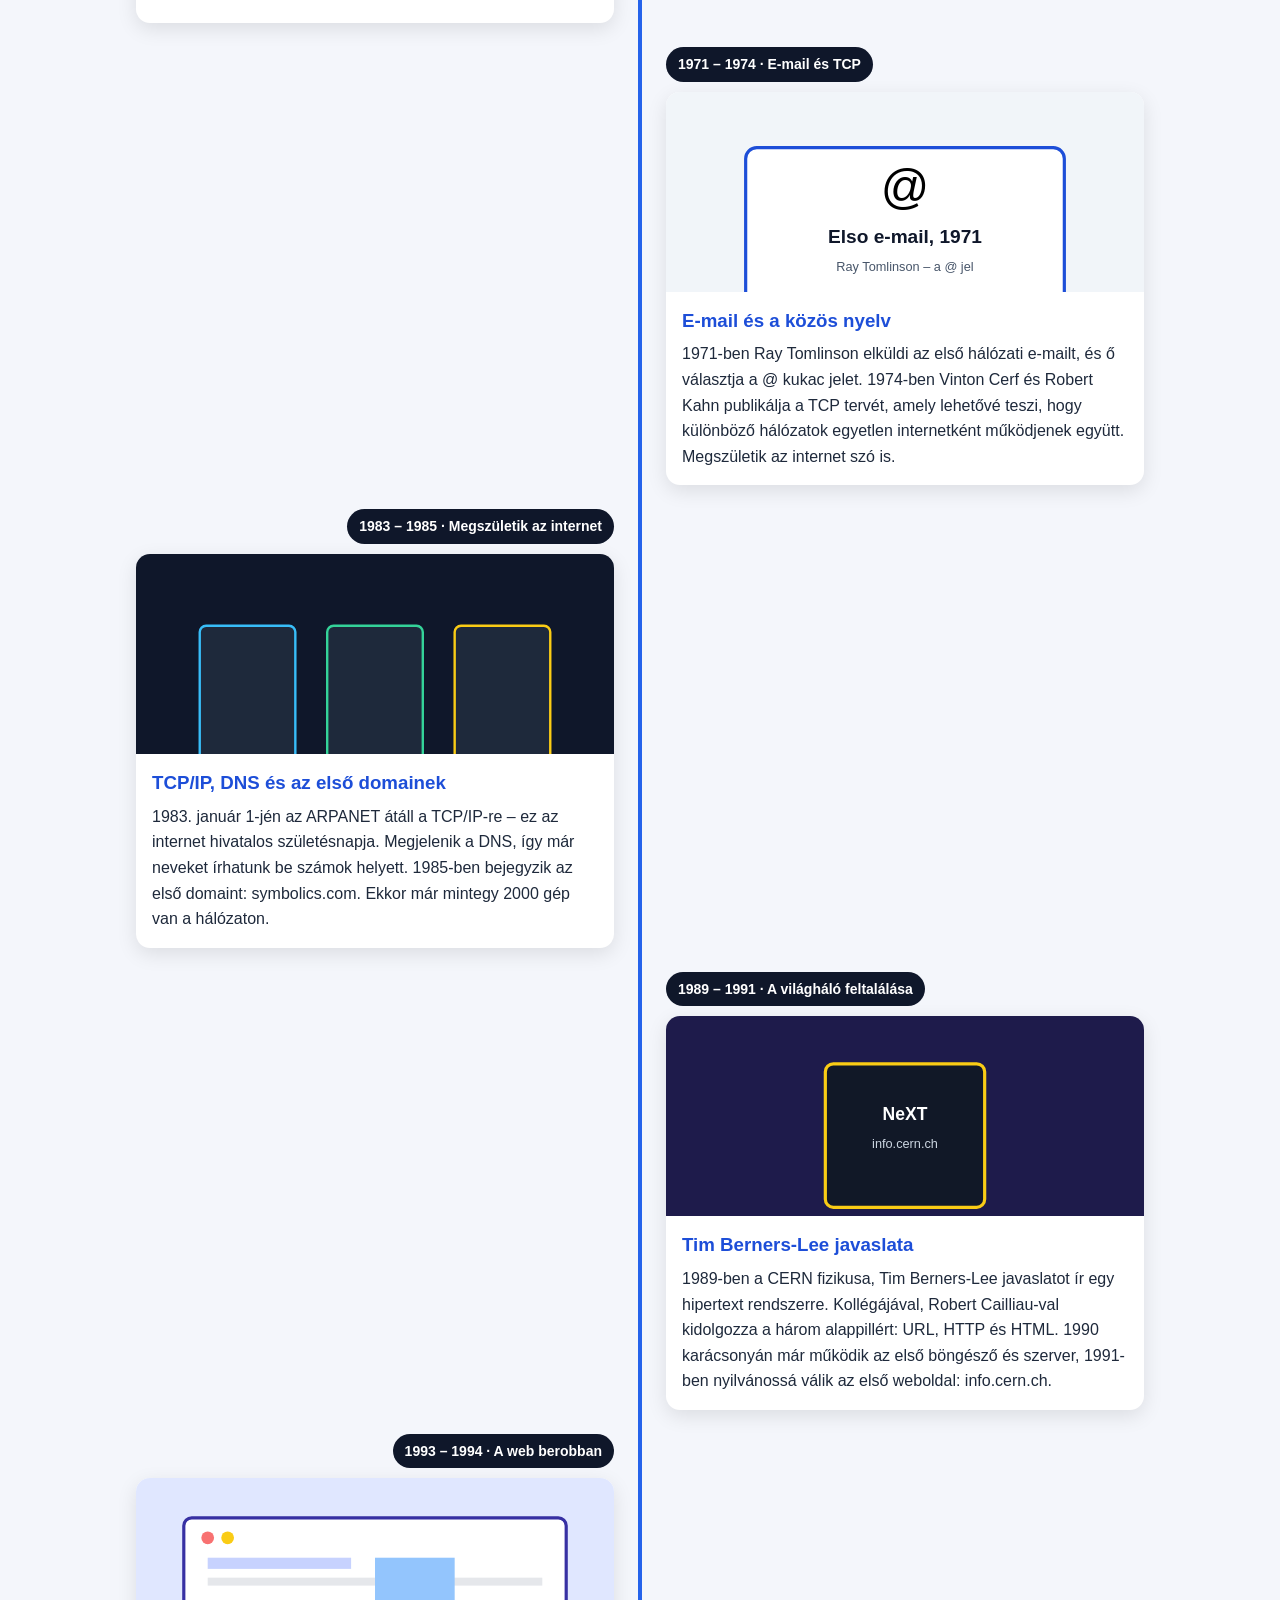
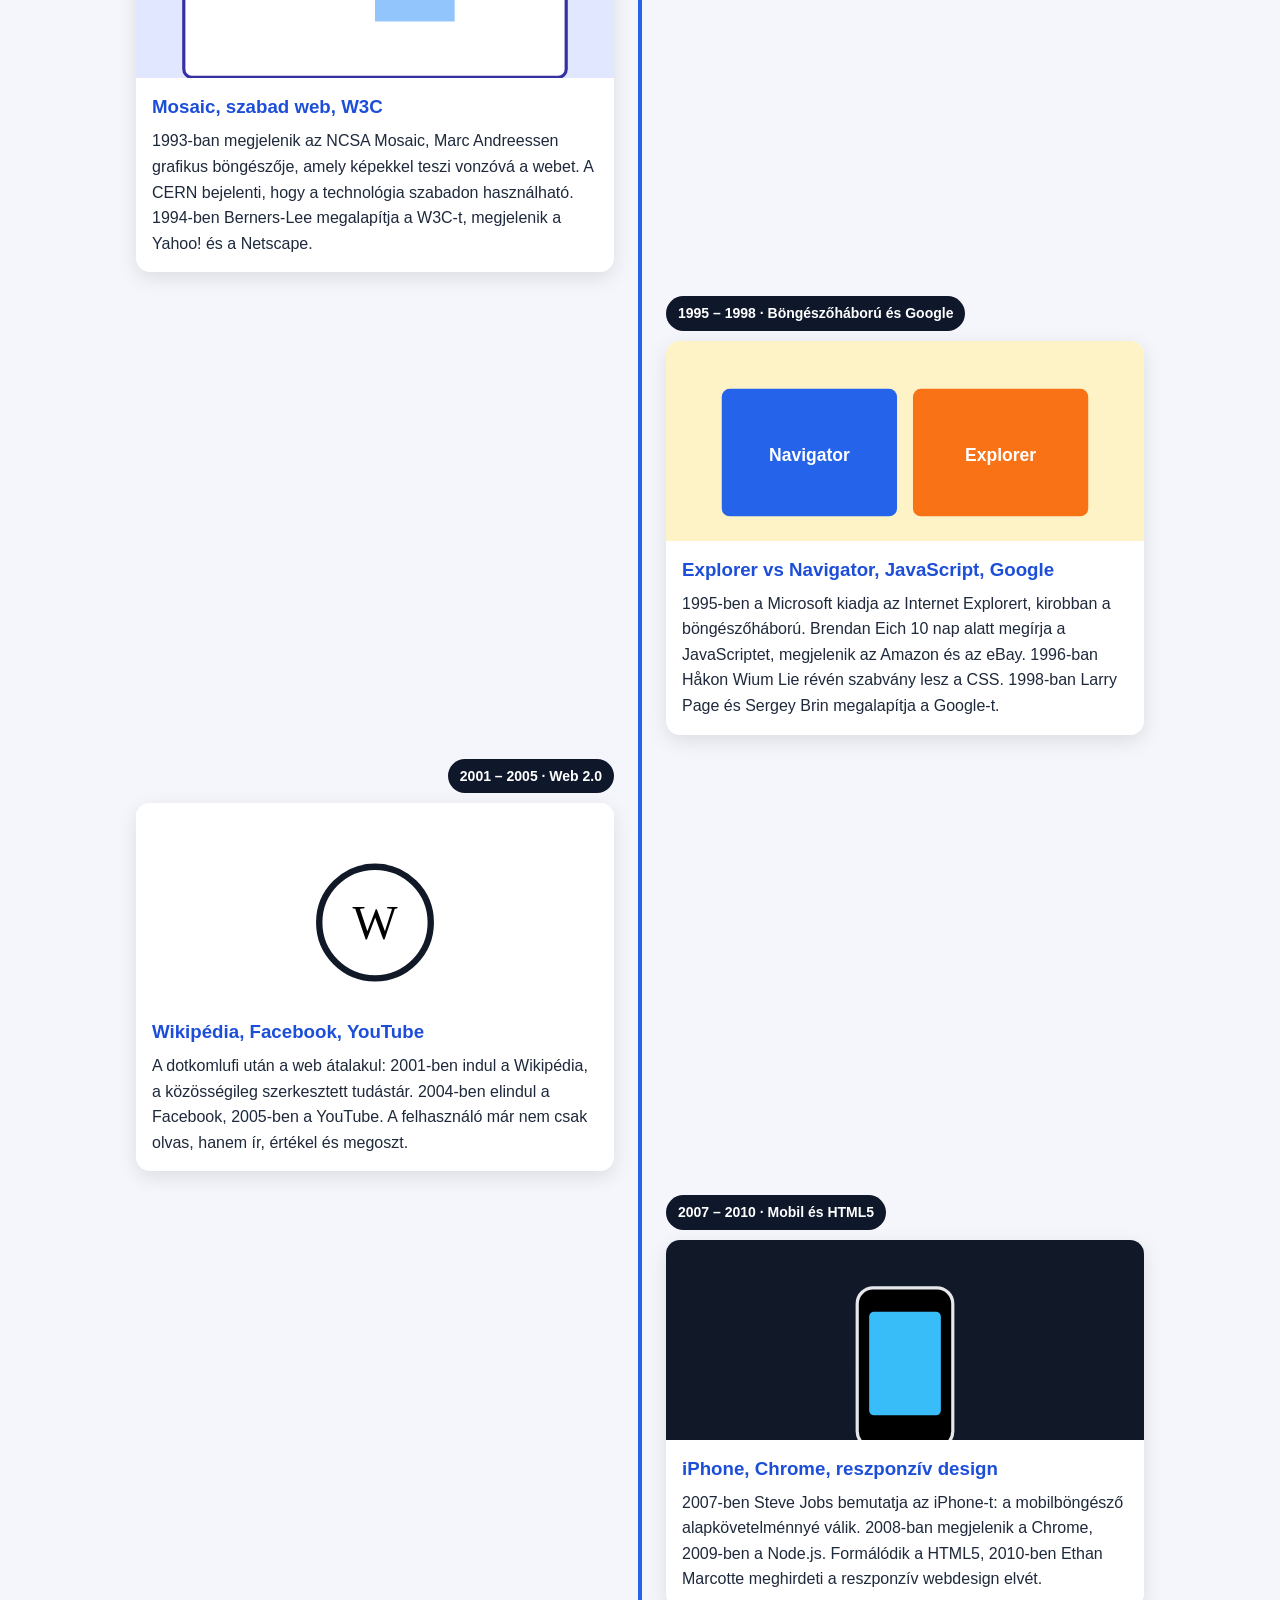
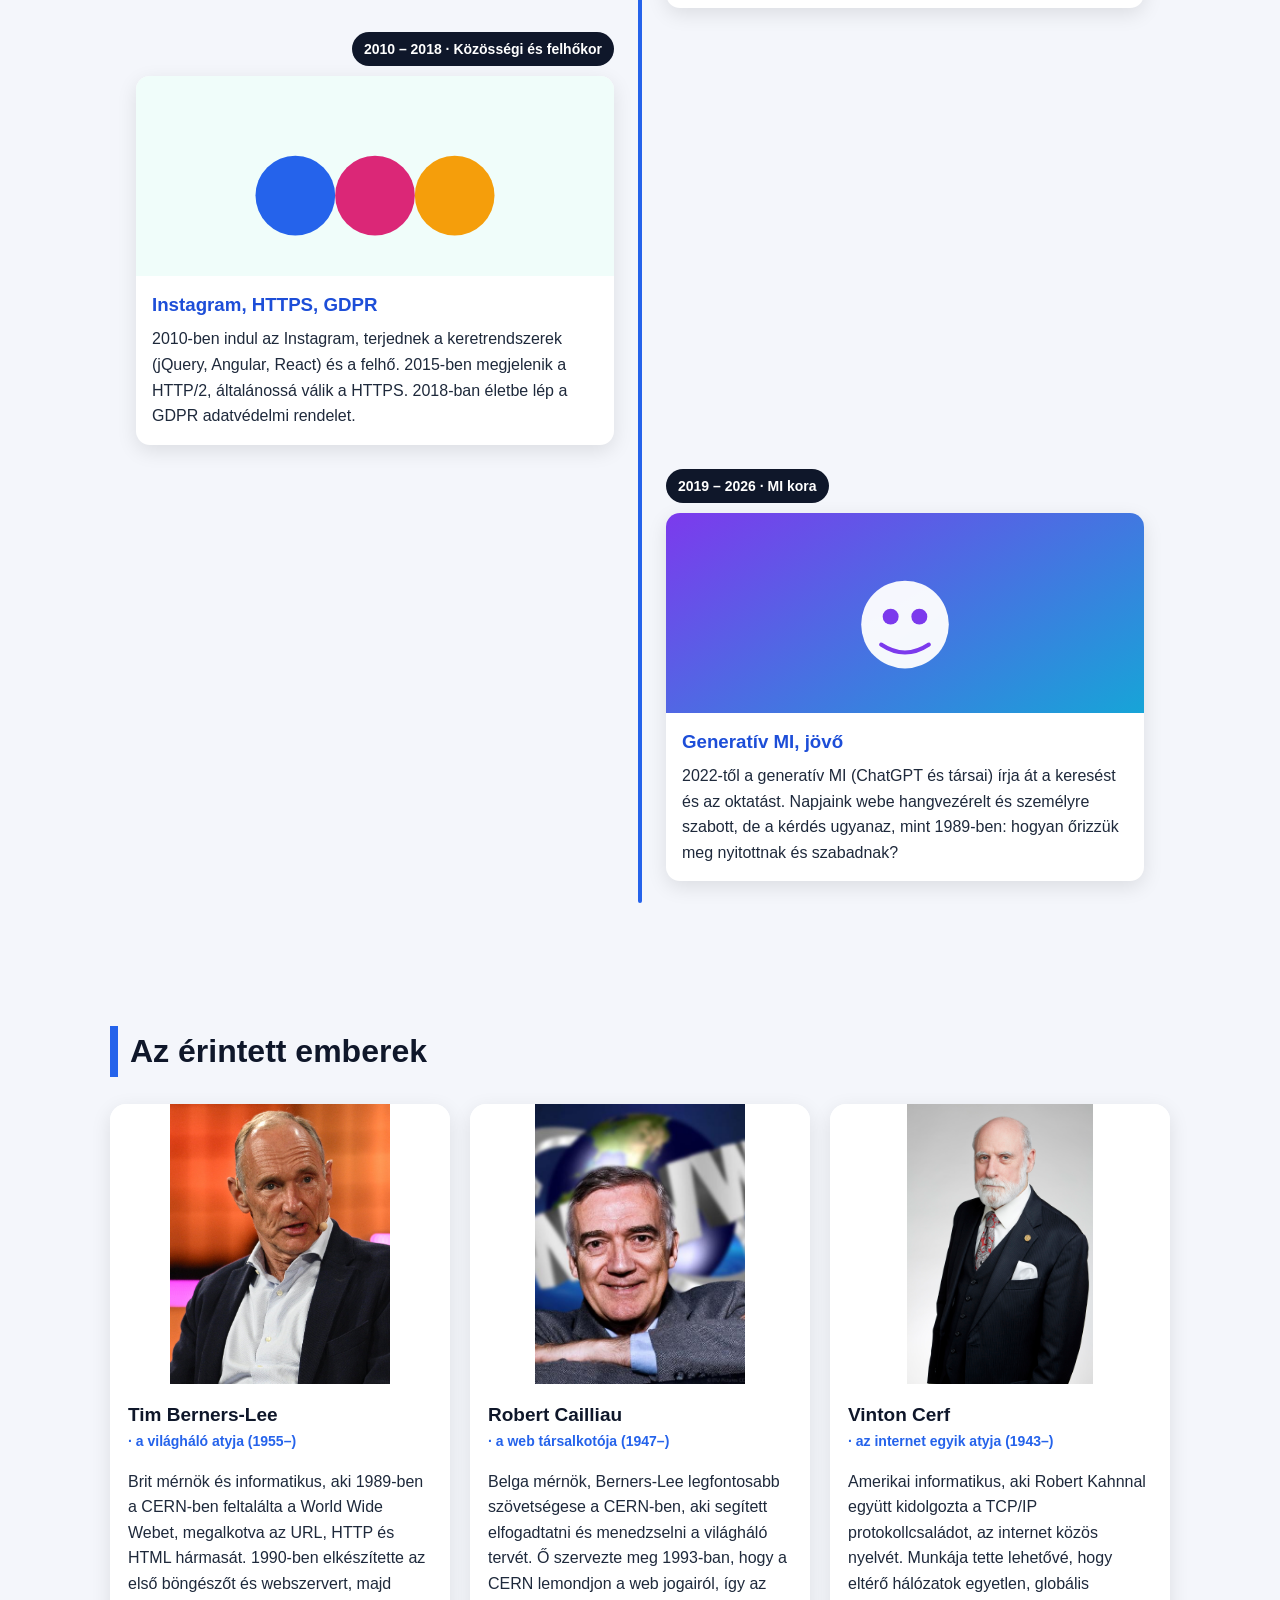
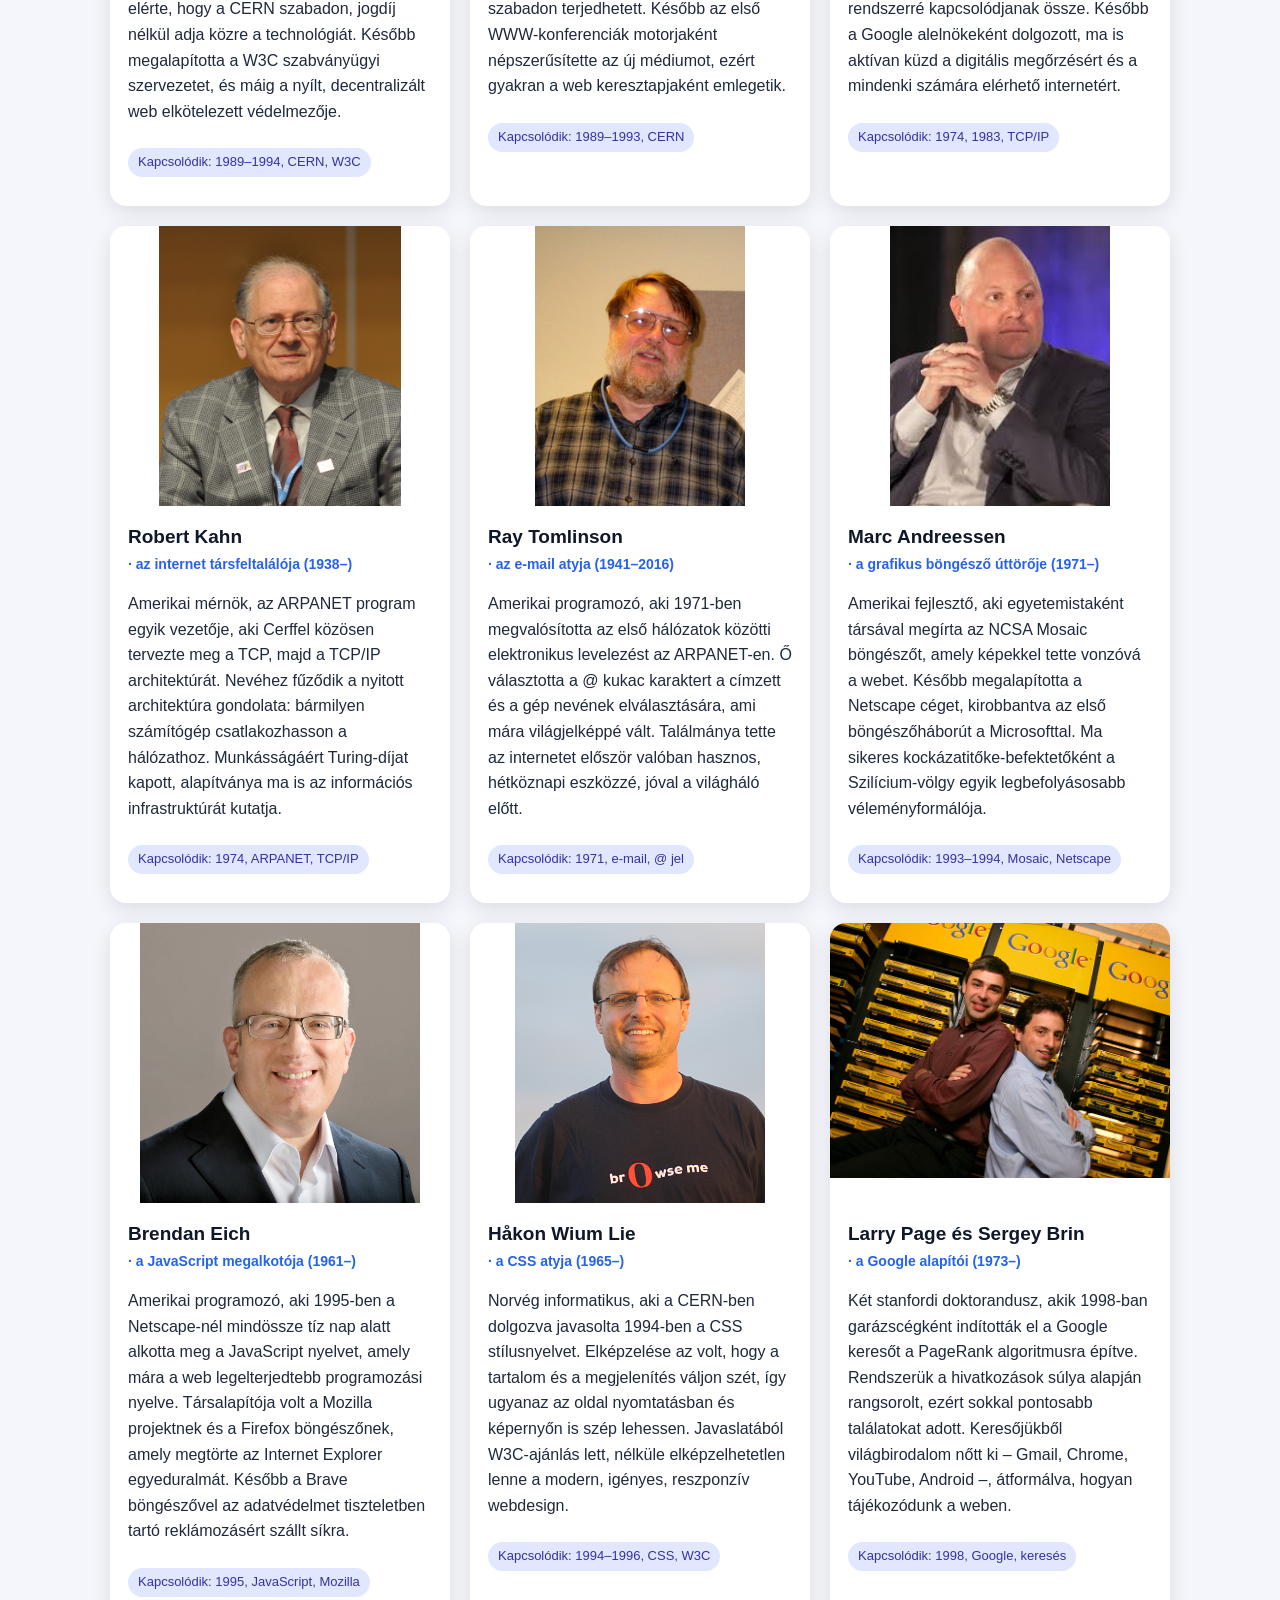
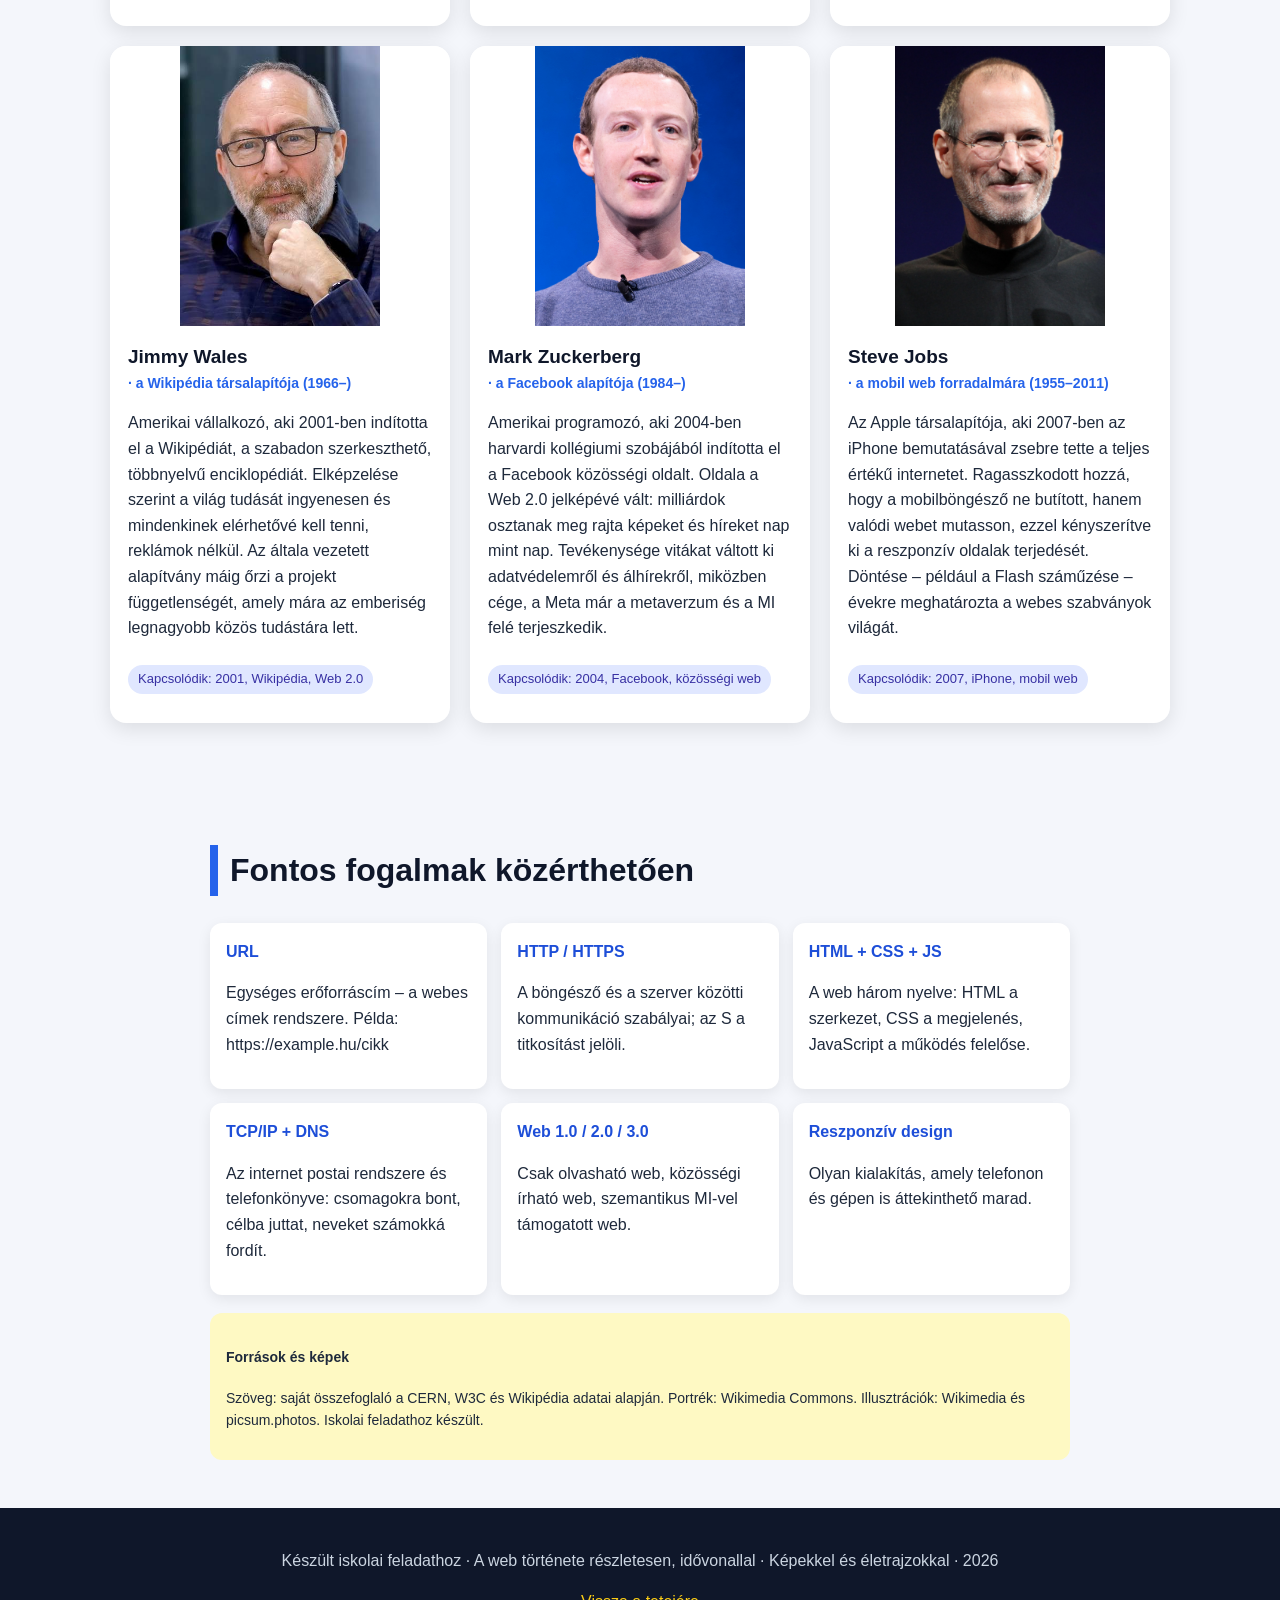
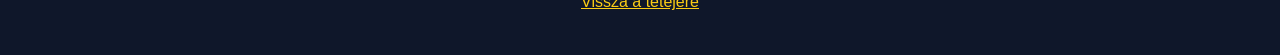
==== commit 0787ebc0: "Update index.html" ====
--- a/index.html
+++ b/index.html
@@ -37,7 +37,7 @@
 <article class="tl-item left"><div class="tl-date">2010 – 2018 · Közösségi és felhőkor</div><div class="tl-card"><img src="images/kozosseg.svg" alt="Kozossegi media"><h3>Instagram, HTTPS, GDPR</h3><p>2010-ben indul az Instagram, terjednek a keretrendszerek (jQuery, Angular, React) és a felhő. 2015-ben megjelenik a HTTP/2, általánossá válik a HTTPS. 2018-ban életbe lép a GDPR adatvédelmi rendelet.</p></div></article>
 <article class="tl-item right"><div class="tl-date">2019 – 2026 · MI kora</div><div class="tl-card"><img src="images/mi.svg" alt="MI"><h3>Generatív MI, jövő</h3><p>2022-től a generatív MI (ChatGPT és társai) írja át a keresést és az oktatást. Napjaink webe hangvezérelt és személyre szabott, de a kérdés ugyanaz, mint 1989-ben: hogyan őrizzük meg nyitottnak és szabadnak?</p></div></article>
 </div></section>
-<section id="emberek" class="section"><h2>Az érintett emberek</h2><p class="lead">Minden portré alatt 3–4 mondatos, ékezetes magyar nyelvű bemutatás olvasható.</p><div class="cards">
+<section id="emberek" class="section"><h2>Az érintett emberek</h2><div class="cards">
 <article class="card"><img src="images/tim-berners-lee.jpg" alt="Tim Berners-Lee"><div class="card-body"><h3>Tim Berners-Lee <span>· a világháló atyja (1955–)</span></h3><p>Brit mérnök és informatikus, aki 1989-ben a CERN-ben feltalálta a World Wide Webet, megalkotva az URL, HTTP és HTML hármasát. 1990-ben elkészítette az első böngészőt és webszervert, majd elérte, hogy a CERN szabadon, jogdíj nélkül adja közre a technológiát. Később megalapította a W3C szabványügyi szervezetet, és máig a nyílt, decentralizált web elkötelezett védelmezője.</p><p class="tag">Kapcsolódik: 1989–1994, CERN, W3C</p></div></article>
 <article class="card"><img src="images/robert-cailliau2.jpg" alt="Robert Cailliau"><div class="card-body"><h3>Robert Cailliau <span>· a web társalkotója (1947–)</span></h3><p>Belga mérnök, Berners-Lee legfontosabb szövetségese a CERN-ben, aki segített elfogadtatni és menedzselni a világháló tervét. Ő szervezte meg 1993-ban, hogy a CERN lemondjon a web jogairól, így az szabadon terjedhetett. Később az első WWW-konferenciák motorjaként népszerűsítette az új médiumot, ezért gyakran a web keresztapjaként emlegetik.</p><p class="tag">Kapcsolódik: 1989–1993, CERN</p></div></article>
 <article class="card"><img src="images/vinton-cerf.jpg" alt="Vinton Cerf"><div class="card-body"><h3>Vinton Cerf <span>· az internet egyik atyja (1943–)</span></h3><p>Amerikai informatikus, aki Robert Kahnnal együtt kidolgozta a TCP/IP protokollcsaládot, az internet közös nyelvét. Munkája tette lehetővé, hogy eltérő hálózatok egyetlen, globális rendszerré kapcsolódjanak össze. Később a Google alelnökeként dolgozott, ma is aktívan küzd a digitális megőrzésért és a mindenki számára elérhető internetért.</p><p class="tag">Kapcsolódik: 1974, 1983, TCP/IP</p></div></article>
@@ -73,4 +73,4 @@
     apply(cur);
   });
 })();
-</script></body></html>+</script></body></html>
